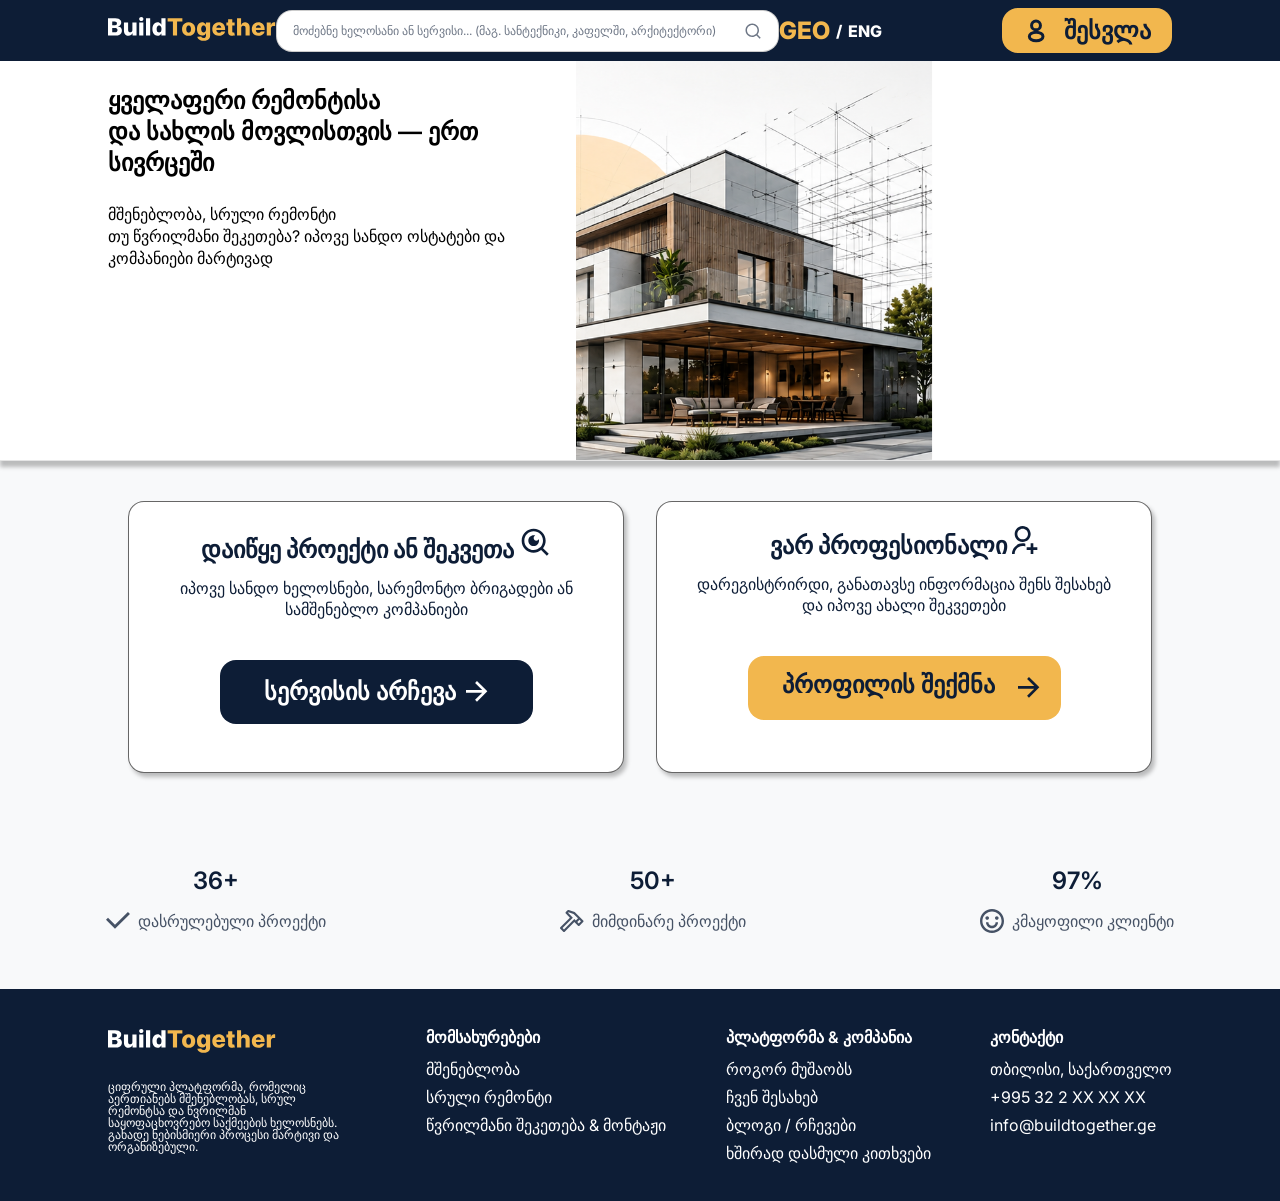
==== html/homepage.html @ b90bdb70 "initial commit: build landing page" ====
<!DOCTYPE html>
<html lang="ka">
<head>
  <meta charset="UTF-8">
  <meta name="viewport" content="width=device-width, initial-scale=1.0">
  <title>BuildTogether</title>
  <link rel="preconnect" href="https://fonts.googleapis.com">
  <link rel="preconnect" href="https://fonts.gstatic.com" crossorigin>
  <link href="https://fonts.googleapis.com/css2?family=Inter:wght@400;600&display=swap" rel="stylesheet">
  <link rel="stylesheet" href="../css/homepage.css">
  
</head>

<body>
    <header class="navbar">
    
    <a href="#" class="logo">
        <img src="../assets/icons/BuildTogether.svg" alt="Search">
    </a>

    <div class="search-box">
      <input type="text" placeholder="მოძებნე ხელოსანი ან სერვისი... (მაგ. სანტექნიკი, კაფელში, არქიტექტორი)">
      <button class="search-btn" aria-label="Search">
        <img src="../assets/icons/Search_header.svg" alt="Search">
      </button>
    </div>

    <div class="nav-right">
        <div class="lang-switch">
            <span class="lang-option active">GEO</span>
            <span class="divider">/</span>
            <span class="lang-option">ENG</span>
        </div>

      <button class="login-btn">
        <img src="../assets/icons/profile.svg" alt="User">
        <span>შესვლა</span>
      </button>
    </div>
  </header>
  
  
  
  <main>
    <section class="hero-section">
        <div class="hero-content">
            <h1 class="hero-title">
                ყველაფერი რემონტისა <br> და სახლის მოვლისთვის — ერთ სივრცეში
            </h1>
            <p class="hero-description">
                მშენებლობა, სრული რემონტი <br> თუ წვრილმანი შეკეთება? იპოვე სანდო ოსტატები და კომპანიები მარტივად
            </p>
        </div>
        
        <div class="hero-image-container">
            <img src="../assets/images/Home.png" alt="Hero background" class="hero-image">
        </div>
    </section>
    
    
    <section class="action-cards-section">
        <div class="action-cards-container">
            <div class="action-card card-client">
                <div class="card-content">
                    <h2 class="card-title"> დაიწყე პროექტი ან შეკვეთა
                        <img src="../assets/icons/Search.svg" alt="Search Icon" class="card-title-icon">
                    </h2>
                    <p class="card-description">იპოვე სანდო ხელოსნები, სარემონტო ბრიგადები ან <br> სამშენებლო კომპანიები</p>
                </div>
                
                <a href="#" class="card-btn btn-primary">
                    <span>სერვისის არჩევა</span>
                    <img src="../assets/icons/Vector_1.svg" alt="Arrow Right" class="btn-icon">
                </a>
            </div>
            

            <div class="action-card card-pro">
                <div class="card-content">
                    <h2 class="card-title"> ვარ პროფესიონალი
                        <img src="../assets/icons/AddProfile.svg" alt="User Icon" class="card-title-icon">
                    </h2>
                    <p class="card-description">დარეგისტრირდი, განათავსე ინფორმაცია შენს შესახებ <br> და იპოვე ახალი შეკვეთები</p>
                </div>
                
                <a href="#" class="card-btn btn-accent">
                    <span>პროფილის შექმნა</span>
                    <img src="../assets/icons/Vector_2.svg" alt="Arrow Right" class="btn-icon">
                </a>
            </div>
        </div>
    </section>
    
    
    
    <section class="stats-section">
        <div class="stats-container">
            <div class="stat-item">
                <span class="stat-number">36+</span>
                <div class="stat-label-wrapper">
                    <img src="../assets/icons/checkmark.svg" alt="Check Icon" class="stat-icon">
                    <p class="stat-label">დასრულებული პროექტი</p>
                </div>
            </div>
            
            <div class="stat-item">
                <span class="stat-number">50+</span>
                <div class="stat-label-wrapper">
                    <img src="../assets/icons/hammer.svg" alt="Hammer Icon" class="stat-icon">
                    <p class="stat-label">მიმდინარე პროექტი</p>
                </div>
            </div>
            
            <div class="stat-item">
                <span class="stat-number">97%</span>
                <div class="stat-label-wrapper">
                    <img src="../assets/icons/smiley.svg" alt="Smile Icon" class="stat-icon">
                    <p class="stat-label">კმაყოფილი კლიენტი</p>
                </div>
            </div>
        </div>
    </section>
</main>




<footer class="site-footer">
    <div class="footer-container">
        
        <div class="footer-column footer-brand-col">
            <div class="footer-logo">
                <img src="../assets/icons/BuildTogether.svg" alt="BuildTogether Logo">
            </div>
            <p class="footer-description"> ციფრული პლატფორმა, რომელიც <br> აერთიანებს მშენებლობას, სრულ <br>
                რემონტსა და წვრილმან <br> საყოფაცხოვრებო საქმეების ხელოსნებს. <br> გახადე ნებისმიერი პროცესი მარტივი და <br> ორგანიზებული.
            </p>
        </div>
        
        <div class="footer-column">
            <h3 class="footer-title">მომსახურებები</h3>
            <ul class="footer-links">
                <li><a href="#">მშენებლობა</a></li>
                <li><a href="#">სრული რემონტი</a></li>
                <li><a href="#">წვრილმანი შეკეთება & მონტაჟი</a></li>
            </ul>
        </div>
        
        <div class="footer-column">
            <h3 class="footer-title">პლატფორმა & კომპანია</h3>
            <ul class="footer-links">
                <li><a href="#">როგორ მუშაობს</a></li>
                <li><a href="#">ჩვენ შესახებ</a></li>
                <li><a href="#">ბლოგი / რჩევები</a></li>
                <li><a href="#">ხშირად დასმული კითხვები</a></li>
            </ul>
        </div>
        
        <div class="footer-column">
            <h3 class="footer-title">კონტაქტი</h3>
            <ul class="footer-links contact-info">
                <li>თბილისი, საქართველო</li>
                <li>+995 32 2 XX XX XX</li>
                <li>info@buildtogether.ge</li>
            </ul>
        </div>
    </div>
</footer>
  
<script src="../js/homepage.js"></script>

</body>
</html>
---- css/homepage.css ----
* {
  margin: 0;
  padding: 0;
  box-sizing: border-box;
  font-family: 'Inter', sans-serif; 
}

body {
  background-color: #f8f9fa;
  overflow-x: hidden;
}

.navbar {
  display: flex;
  align-items: center;
  justify-content: space-between;
  width: 100%;
  
  height: 61px;
  background-color: #0d1d36;
  padding: 8px 108px;
  box-sizing: border-box;
  margin: 0 auto; 
  position: relative; 
  z-index: 100;
  
}



.nav-right {
  display: flex;          
  align-items: center;      
  gap: 120px;
}

.search-box {
  display: flex;
  align-items: center;
  justify-content: space-between;
  width: 536px;
  height: 42px;
  background-color: #ffffff;
  border-radius: 16px;
  border: 1px solid rgba(0, 0, 0, 0.2);
  padding: 8px 16px;
  box-sizing: border-box;
}

.search-box input {
  width: 100%;
  border: none;
  outline: none;
  background: transparent;
  font-family: 'Inter', sans-serif;
  font-weight: 400;
  font-size: 12px;
  line-height: 100%;
  color: #0D1D36;
  padding: 0;
}

.search-box input::placeholder {
  font-family: 'Inter', sans-serif;
  font-weight: 400;
  line-height: 100%;
  letter-spacing: 0;
  color: rgba(13, 29, 54, 0.6); 
}

.search-btn {
  background: transparent;
  border: none;
  padding: 0;
  cursor: pointer;
  display: flex;
  align-items: center;
  justify-content: center;
}

.search-btn img {
  width: 18px;
  height: 18px;
  display: block;
}

.lang-switch {
  display: flex;
  align-items: center;
  justify-content: center;
  min-width: 94px;
  height: 29px;
  gap: 6px;
  font-family: 'Inter', sans-serif;
  font-weight: 800;
  line-height: 100%;
  user-select: none;
}

.lang-option {
  font-size: 16px;
  color: #ffffff;
  cursor: pointer;
  transition: all 0.2s ease;
}

.lang-option.active {
  font-size: 24px;
  color: #f2b74e;
}

.divider {
  font-size: 16px;
  font-weight: 800;
  color: #ffffff;
}


.login-btn {
  display: flex;
  align-items: center;
  justify-content: center;
  width: 170px;
  height: 45px;
  background-color: #f2b74e;
  border-radius: 16px;
  border: none;
  padding: 8px 16px;
  gap: 16px;
  cursor: pointer;
  box-sizing: border-box;
  transition: background-color 0.2s ease, transform 0.1s ease;
}

.login-btn:hover {
  background-color: #e0a33a;
}

.login-btn:active {
  transform: scale(0.98);
}

.login-btn span {
  font-family: 'Inter', sans-serif;
  font-weight: 600;
  font-size: 24px;
  line-height: 100%;
  letter-spacing: 0;
  color: #0D1D36;
}


.hero-section {
  position: relative;
  width: 100vw;
  left: 50%;
  right: 50%;
  margin-left: -50vw;
  margin-right: -50vw;
  height: 400px; 
  padding-top: 24px;
  padding-right: 724px;
  padding-bottom: 256px;
  padding-left: 108px;

  border: none; 
  border-bottom: 1px solid rgba(0, 0, 0, 0.1); 
  box-shadow: 0px 6px 4px 0px rgba(0, 0, 0, 0.25);

  background-color: #ffffff;
  box-sizing: border-box;
  overflow: hidden;
}

.hero-content {
  display: flex;
  flex-direction: column;
  gap: 24px;
  position: relative;
  z-index: 2;
  width: 100%;
}

.hero-title {
  font-family: 'Inter', sans-serif;
  font-weight: 600;
  font-size: 24px;
  line-height: 1.3; 
  letter-spacing: 0;
  color: #000000;
  max-width: 538px;
  margin: 0;
}


.hero-description {
  font-family: 'Inter', sans-serif;
  font-weight: 400;
  font-size: 16px;
  line-height: 1.4;
  letter-spacing: 0;
  color: #000000;
  max-width: 608px;
  margin: 0;
}

.hero-image-container {
  position: absolute;
  top: 0;
  right: 0; 
  width: 55%; 
  height: 100%;
  z-index: 1;
  overflow: hidden;
}

.hero-image {
  width: 100%;
  height: 100%;
  object-fit: cover; 
 
  object-position: 280% center; 

  transform: scale(1.35); 
  transform-origin: center center;
}

.action-card {
  display: flex;
  flex-direction: column;
  align-items: center;
  width: 496px;
  min-height: 272px;
  padding: 24px 16px;
  gap: 40px;

  background-color: #ffffff;
  border-radius: 16px;
  border: 1px solid rgba(0, 0, 0, 0.6); 

  box-shadow: 3px 4px 4px 0px rgba(0, 0, 0, 0.25);
  box-sizing: border-box;
}

.card-content {
  display: flex;
  flex-direction: column;
  align-items: center; 
  text-align: center;  
  
  width: 100%;
  max-width: 462px;
  height: auto; 
  gap: 16px; 
}

.card-header {
  display: flex;
  flex-direction: row;
  align-items: center; 
  justify-content: space-between; 
  
  width: 445px;
  height: auto; 
  padding: 16px;
  box-sizing: border-box;
}

.card-title {
  font-family: 'Inter', sans-serif;
  font-weight: 700;
  font-size: 24px;
  line-height: 100%;
  letter-spacing: 0;
  color: #0D1D36;
  max-width: 382px;
  margin: 0;
}

.card-description {
  font-family: 'Inter', sans-serif;
  font-weight: 400;
  font-size: 16px;
  line-height: 1.3; 
  letter-spacing: 0;
  text-align: center;
  color: #0D1D36;

  width: 100%;
  max-width: 462px;
  margin: 0;
}

.card-btn span {
  font-family: 'Inter', sans-serif;
  font-weight: 600;
  font-size: 24px;
  line-height: 100%;
  letter-spacing: 0;
  color: #ffffff;
  white-space: nowrap; 
}

.card-btn {
  display: inline-flex;
  flex-direction: row;
  align-items: center;
  justify-content: center;
  
  width: 313px;          
  height: 64px;         
  padding: 16px;
  gap: 10px;
  
  border-radius: 16px;
  text-decoration: none;
  box-sizing: border-box;
  transition: background-color 0.2s ease, transform 0.2s ease;
}

.btn-primary {
  background-color: #0D1D36;
  color: #ffffff; 
}

.btn-primary:hover {
  background-color: #162a4d;
  transform: translateY(-2px);
}
.btn-accent {
  background-color: #F2B74E;
  color: #0D1D36; 
}
.btn-accent:hover {
  background-color: #e0a53d;
  transform: translateY(-2px);
}

.btn-accent span {
  font-family: 'Inter', sans-serif;
  font-weight: 600;
  font-size: 24px;
  line-height: 100%;
  letter-spacing: 0;
  color: #0D1D36;
  width: 239px;
  height: 29px;
  
  display: inline-block;
  white-space: nowrap;
  text-align: center;
}

.action-cards-container {
  display: flex;
  flex-direction: row;        
  justify-content: center;   
  align-items: center;     
  gap: 32px;                  
  width: 100%;
  margin: 40px auto;      
}



.stats-section {
  width: 100%;
  padding: 40px 20px;
  display: flex;
  justify-content: center;
  align-items: center;
  box-sizing: border-box;
}

.stats-container {
  display: flex;
  flex-direction: row;
  justify-content: center;
  align-items: center;
  gap: 80px;
  flex-wrap: wrap;
  width: 100%;
  max-width: 1200px;
}

.stat-label-wrapper {
  display: flex;
  flex-direction: row;
  align-items: center;
  gap: 8px; 
}

.stat-number-wrapper {
  display: flex;
  flex-direction: row;
  width: auto;     
  height: auto;     
  gap: 10px;
  align-items: center;
}

.stat-number {
  font-family: 'Inter', sans-serif;
  font-weight: 600;
  font-size: 24px;
  line-height: 100%;
  letter-spacing: 0;
  color: #0D1D36;
}

.stat-item {
  display: flex;
  flex-direction: column;    
  align-items: center;       
  justify-content: center;
  width: auto;             
  height: auto;
  padding: 16px;            
  gap: 16px;                
  box-sizing: border-box;
}

.stat-icon {
  width: 24px;
  height: 24px;
  object-fit: contain;
}

.stat-label {
  font-family: 'Inter', sans-serif;
  font-weight: 400;
  font-size: 16px;
  line-height: 100%;
  letter-spacing: 0;
  color: rgba(13, 29, 54, 0.76); 
  margin: 0;
  white-space: nowrap;
}

.stats-container {
  display: flex;
  flex-direction: row;
  justify-content: space-between;
  align-items: center;
  width: 100%;
  max-width: 1400px; 
  margin: 0 auto;
  padding: 0 70px; 
  box-sizing: border-box;
}



.site-footer {
  width: 100%;
  background-color: #0D1D36;
  box-sizing: border-box;
}

.footer-container {
  display: flex;
  flex-direction: row;
  justify-content: space-between;
  align-items: flex-start;
  width: 100%;
  max-width: 1440px;
  margin: 0 auto;
  padding: 40px 108px;
  box-sizing: border-box;
}

.footer-brand-col {
  display: flex;
  flex-direction: column;
  width: 259px;
  height: auto;
  gap: 24px;
  box-sizing: border-box;
}

.footer-description {
  font-family: 'Inter', sans-serif;
  font-weight: 400;
  font-size: 12px;
  line-height: 100%;
  letter-spacing: 0;
  color: #FFFFFF;
  width: 259px;
  margin: 0;
}

.footer-title {
  font-family: 'Inter', sans-serif;
  font-weight: 600;
  font-size: 16px;
  line-height: 100%;
  letter-spacing: 0;
  color: #FFFFFF;
  margin: 0 0 16px 0; 
}


.footer-links {
  list-style: none;
  padding: 0;
  margin: 0;
  display: flex;
  flex-direction: column;
  gap: 12px; 
}

.footer-links li,
.footer-links a {
  font-family: 'Inter', sans-serif;
  font-weight: 400;
  font-size: 16px;
  line-height: 100%;
  letter-spacing: 0;
  color: #FFFFFF;
  text-decoration: none;
  transition: opacity 0.2s ease;
}

.footer-links a:hover {
  opacity: 0.8;
}
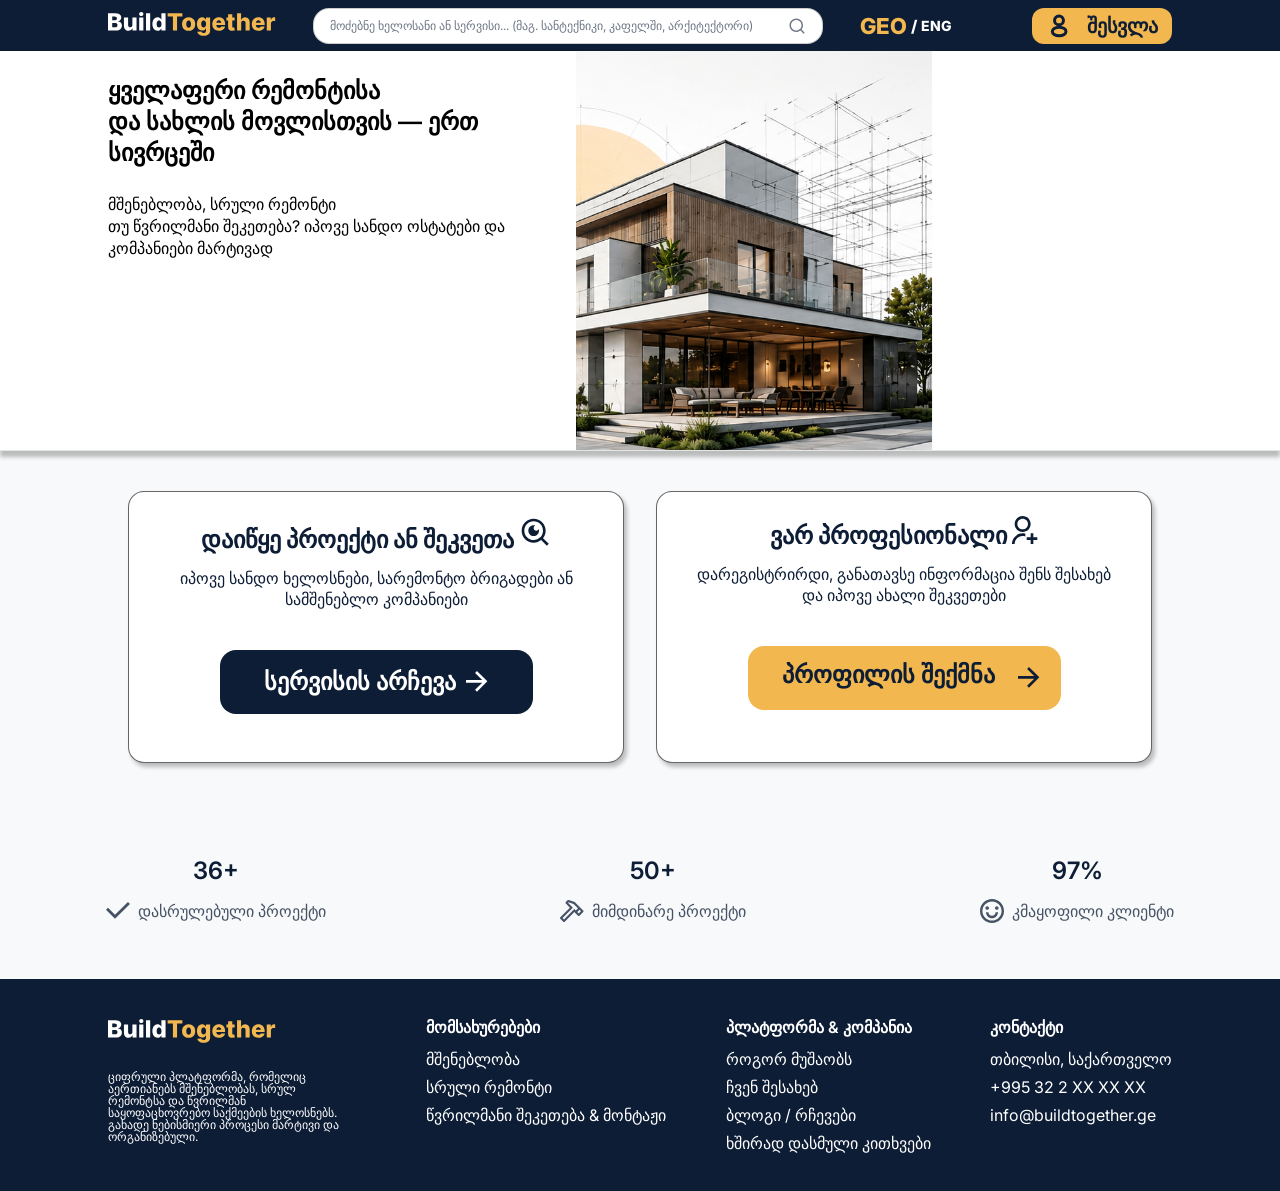
==== commit 8a553e51: "Implement responsive layout and language switcher" ====
--- a/html/homepage.html
+++ b/html/homepage.html
@@ -6,9 +6,9 @@
   <title>BuildTogether</title>
   <link rel="preconnect" href="https://fonts.googleapis.com">
   <link rel="preconnect" href="https://fonts.gstatic.com" crossorigin>
-  <link href="https://fonts.googleapis.com/css2?family=Inter:wght@400;600&display=swap" rel="stylesheet">
+  <link href="https://fonts.googleapis.com/css2?family=Inter:wght@400;600;700;800&display=swap" rel="stylesheet">
+<link href="https://fonts.googleapis.com/css2?family=Poppins:wght@400;500;600;700&display=swap" rel="stylesheet">
   <link rel="stylesheet" href="../css/homepage.css">
-  
 </head>
 
 <body>
@@ -19,7 +19,7 @@
     </a>
 
     <div class="search-box">
-      <input type="text" placeholder="მოძებნე ხელოსანი ან სერვისი... (მაგ. სანტექნიკი, კაფელში, არქიტექტორი)">
+      <input type="text" placeholder="მოძებნე ხელოსანი ან სერვისი... (მაგ. სანტექნიკი, კაფელში, არქიტექტორი)" data-translate-placeholder="search_placeholder">
       <button class="search-btn" aria-label="Search">
         <img src="../assets/icons/Search_header.svg" alt="Search">
       </button>
@@ -27,27 +27,25 @@
 
     <div class="nav-right">
         <div class="lang-switch">
-            <span class="lang-option active">GEO</span>
+            <span class="lang-option active" data-lang="geo">GEO</span>
             <span class="divider">/</span>
-            <span class="lang-option">ENG</span>
+            <span class="lang-option" data-lang="eng">ENG</span>
         </div>
 
       <button class="login-btn">
         <img src="../assets/icons/profile.svg" alt="User">
-        <span>შესვლა</span>
+        <span data-translate="login_btn">შესვლა</span>
       </button>
     </div>
   </header>
   
-  
-  
   <main>
     <section class="hero-section">
         <div class="hero-content">
-            <h1 class="hero-title">
+            <h1 class="hero-title" data-translate="hero_title">
                 ყველაფერი რემონტისა <br> და სახლის მოვლისთვის — ერთ სივრცეში
             </h1>
-            <p class="hero-description">
+            <p class="hero-description" data-translate="hero_desc">
                 მშენებლობა, სრული რემონტი <br> თუ წვრილმანი შეკეთება? იპოვე სანდო ოსტატები და კომპანიები მარტივად
             </p>
         </div>
@@ -57,41 +55,37 @@
         </div>
     </section>
     
-    
     <section class="action-cards-section">
         <div class="action-cards-container">
             <div class="action-card card-client">
                 <div class="card-content">
-                    <h2 class="card-title"> დაიწყე პროექტი ან შეკვეთა
+                    <h2 class="card-title" data-translate="card1_title"> დაიწყე პროექტი ან შეკვეთა
                         <img src="../assets/icons/Search.svg" alt="Search Icon" class="card-title-icon">
                     </h2>
-                    <p class="card-description">იპოვე სანდო ხელოსნები, სარემონტო ბრიგადები ან <br> სამშენებლო კომპანიები</p>
+                    <p class="card-description" data-translate="card1_desc">იპოვე სანდო ხელოსნები, სარემონტო ბრიგადები ან <br> სამშენებლო კომპანიები</p>
                 </div>
                 
                 <a href="#" class="card-btn btn-primary">
-                    <span>სერვისის არჩევა</span>
+                    <span data-translate="card1_btn">სერვისის არჩევა</span>
                     <img src="../assets/icons/Vector_1.svg" alt="Arrow Right" class="btn-icon">
                 </a>
             </div>
             
-
             <div class="action-card card-pro">
                 <div class="card-content">
-                    <h2 class="card-title"> ვარ პროფესიონალი
+                    <h2 class="card-title" data-translate="card2_title"> ვარ პროფესიონალი
                         <img src="../assets/icons/AddProfile.svg" alt="User Icon" class="card-title-icon">
                     </h2>
-                    <p class="card-description">დარეგისტრირდი, განათავსე ინფორმაცია შენს შესახებ <br> და იპოვე ახალი შეკვეთები</p>
+                    <p class="card-description" data-translate="card2_desc">დარეგისტრირდი, განათავსე ინფორმაცია შენს შესახებ <br> და იპოვე ახალი შეკვეთები</p>
                 </div>
                 
                 <a href="#" class="card-btn btn-accent">
-                    <span>პროფილის შექმნა</span>
+                    <span data-translate="card2_btn">პროფილის შექმნა</span>
                     <img src="../assets/icons/Vector_2.svg" alt="Arrow Right" class="btn-icon">
                 </a>
             </div>
         </div>
     </section>
-    
-    
     
     <section class="stats-section">
         <div class="stats-container">
@@ -99,7 +93,7 @@
                 <span class="stat-number">36+</span>
                 <div class="stat-label-wrapper">
                     <img src="../assets/icons/checkmark.svg" alt="Check Icon" class="stat-icon">
-                    <p class="stat-label">დასრულებული პროექტი</p>
+                    <p class="stat-label" data-translate="stat1_label">დასრულებული პროექტი</p>
                 </div>
             </div>
             
@@ -107,7 +101,7 @@
                 <span class="stat-number">50+</span>
                 <div class="stat-label-wrapper">
                     <img src="../assets/icons/hammer.svg" alt="Hammer Icon" class="stat-icon">
-                    <p class="stat-label">მიმდინარე პროექტი</p>
+                    <p class="stat-label" data-translate="stat2_label">მიმდინარე პროექტი</p>
                 </div>
             </div>
             
@@ -115,51 +109,47 @@
                 <span class="stat-number">97%</span>
                 <div class="stat-label-wrapper">
                     <img src="../assets/icons/smiley.svg" alt="Smile Icon" class="stat-icon">
-                    <p class="stat-label">კმაყოფილი კლიენტი</p>
+                    <p class="stat-label" data-translate="stat3_label">კმაყოფილი კლიენტი</p>
                 </div>
             </div>
         </div>
     </section>
 </main>
 
-
-
-
 <footer class="site-footer">
     <div class="footer-container">
-        
         <div class="footer-column footer-brand-col">
             <div class="footer-logo">
                 <img src="../assets/icons/BuildTogether.svg" alt="BuildTogether Logo">
             </div>
-            <p class="footer-description"> ციფრული პლატფორმა, რომელიც <br> აერთიანებს მშენებლობას, სრულ <br>
+            <p class="footer-description" data-translate="footer_desc"> ციფრული პლატფორმა, რომელიც <br> აერთიანებს მშენებლობას, სრულ <br>
                 რემონტსა და წვრილმან <br> საყოფაცხოვრებო საქმეების ხელოსნებს. <br> გახადე ნებისმიერი პროცესი მარტივი და <br> ორგანიზებული.
             </p>
         </div>
         
         <div class="footer-column">
-            <h3 class="footer-title">მომსახურებები</h3>
+            <h3 class="footer-title" data-translate="footer_col1_title">მომსახურებები</h3>
             <ul class="footer-links">
-                <li><a href="#">მშენებლობა</a></li>
-                <li><a href="#">სრული რემონტი</a></li>
-                <li><a href="#">წვრილმანი შეკეთება & მონტაჟი</a></li>
+                <li><a href="#" data-translate="footer_link1">მშენებლობა</a></li>
+                <li><a href="#" data-translate="footer_link2">სრული რემონტი</a></li>
+                <li><a href="#" data-translate="footer_link3">წვრილმანი შეკეთება & მონტაჟი</a></li>
             </ul>
         </div>
         
         <div class="footer-column">
-            <h3 class="footer-title">პლატფორმა & კომპანია</h3>
+            <h3 class="footer-title" data-translate="footer_col2_title">პლატფორმა & კომპანია</h3>
             <ul class="footer-links">
-                <li><a href="#">როგორ მუშაობს</a></li>
-                <li><a href="#">ჩვენ შესახებ</a></li>
-                <li><a href="#">ბლოგი / რჩევები</a></li>
-                <li><a href="#">ხშირად დასმული კითხვები</a></li>
+                <li><a href="#" data-translate="footer_link4">როგორ მუშაობს</a></li>
+                <li><a href="#" data-translate="footer_link5">ჩვენ შესახებ</a></li>
+                <li><a href="#" data-translate="footer_link6">ბლოგი / რჩევები</a></li>
+                <li><a href="#" data-translate="footer_link7">ხშირად დასმული კითხვები</a></li>
             </ul>
         </div>
         
         <div class="footer-column">
-            <h3 class="footer-title">კონტაქტი</h3>
+            <h3 class="footer-title" data-translate="footer_col3_title">კონტაქტი</h3>
             <ul class="footer-links contact-info">
-                <li>თბილისი, საქართველო</li>
+                <li data-translate="footer_contact1">თბილისი, საქართველო</li>
                 <li>+995 32 2 XX XX XX</li>
                 <li>info@buildtogether.ge</li>
             </ul>
@@ -168,6 +158,5 @@
 </footer>
   
 <script src="../js/homepage.js"></script>
-
 </body>
 </html>
--- a/css/homepage.css
+++ b/css/homepage.css
@@ -16,7 +16,7 @@
   justify-content: space-between;
   width: 100%;
   
-  height: 61px;
+  height: 51px;
   background-color: #0d1d36;
   padding: 8px 108px;
   box-sizing: border-box;
@@ -26,20 +26,23 @@
   
 }
 
-
+html.lang-eng, 
+html.lang-eng * {
+  font-family: 'Poppins', sans-serif !important;
+}
 
 .nav-right {
   display: flex;          
   align-items: center;      
-  gap: 120px;
+  gap: 80px;
 }
 
 .search-box {
   display: flex;
   align-items: center;
   justify-content: space-between;
-  width: 536px;
-  height: 42px;
+  width: 510px;
+  height: 36px;
   background-color: #ffffff;
   border-radius: 16px;
   border: 1px solid rgba(0, 0, 0, 0.2);
@@ -88,9 +91,9 @@
   display: flex;
   align-items: center;
   justify-content: center;
-  min-width: 94px;
-  height: 29px;
-  gap: 6px;
+  min-width: 80px;
+  height: 24px;
+  gap: 4px;
   font-family: 'Inter', sans-serif;
   font-weight: 800;
   line-height: 100%;
@@ -98,14 +101,14 @@
 }
 
 .lang-option {
-  font-size: 16px;
+  font-size: 14px;
   color: #ffffff;
   cursor: pointer;
   transition: all 0.2s ease;
 }
 
 .lang-option.active {
-  font-size: 24px;
+  font-size: 22px;
   color: #f2b74e;
 }
 
@@ -120,10 +123,10 @@
   display: flex;
   align-items: center;
   justify-content: center;
-  width: 170px;
-  height: 45px;
+  width: 140px;
+  height: 36px;
   background-color: #f2b74e;
-  border-radius: 16px;
+  border-radius: 12px;
   border: none;
   padding: 8px 16px;
   gap: 16px;
@@ -143,7 +146,7 @@
 .login-btn span {
   font-family: 'Inter', sans-serif;
   font-weight: 600;
-  font-size: 24px;
+  font-size: 20px;
   line-height: 100%;
   letter-spacing: 0;
   color: #0D1D36;
@@ -523,4 +526,187 @@
 
 .footer-links a:hover {
   opacity: 0.8;
+}
+
+
+@media screen and (max-width: 1024px) {
+  .navbar {
+    padding: 8px 30px;
+  }
+
+  .nav-right {
+    gap: 40px;
+  }
+
+  .search-box {
+    width: 350px;
+  }
+
+  .hero-section {
+    height: auto;
+    padding: 40px 30px 280px 30px;
+    left: 0;
+    right: 0;
+    margin-left: 0;
+    margin-right: 0;
+    width: 100%;
+  }
+
+  .hero-content {
+    max-width: 100%;
+  }
+
+  .hero-image-container {
+    width: 100%;
+    height: 240px;
+    top: auto;
+    bottom: 0;
+    right: 0;
+  }
+
+  .hero-image {
+    object-position: center center;
+    transform: scale(1.2);
+  }
+
+  .footer-container {
+    padding: 40px 50px;
+    flex-wrap: wrap;
+    gap: 40px;
+  }
+}
+
+@media screen and (max-width: 768px) {
+  .navbar {
+    height: auto;
+    padding: 12px 16px;
+    flex-direction: column;
+    gap: 12px;
+  }
+
+  .nav-right {
+    width: 100%;
+    justify-content: space-between;
+    gap: 15px;
+  }
+
+  .search-box {
+    width: 100%;
+  }
+
+  .login-btn {
+    width: auto;
+    height: 38px;
+    padding: 6px 12px;
+  }
+
+  .login-btn span {
+    font-size: 16px;
+  }
+
+  .hero-section {
+    height: auto;
+    padding: 30px 16px 250px 16px;
+    left: 0;
+    right: 0;
+    margin-left: 0;
+    margin-right: 0;
+    width: 100%;
+  }
+
+  .hero-title {
+    font-size: 20px;
+    max-width: 100%;
+  }
+
+  .hero-description {
+    font-size: 14px;
+    max-width: 100%;
+  }
+
+  .hero-image-container {
+    width: 100%;
+    height: 220px;
+    top: auto;
+    bottom: 0;
+  }
+
+  .hero-image {
+    object-position: center center;
+    transform: scale(1.1);
+  }
+
+  .action-cards-container {
+    flex-direction: column;
+    gap: 20px;
+    padding: 0 16px;
+    margin: 20px auto;
+  }
+
+  .action-card {
+    width: 100%;
+    min-height: auto;
+    padding: 16px;
+    gap: 24px;
+  }
+
+  .card-header {
+    width: 100%;
+    padding: 0;
+  }
+
+  .card-title {
+    font-size: 20px;
+    max-width: 100%;
+  }
+
+  .card-btn {
+    width: 100%;
+    height: 50px;
+  }
+
+  .card-btn span, 
+  .btn-accent span {
+    font-size: 18px;
+    width: auto;
+  }
+  .stats-container {
+    flex-direction: column;
+    gap: 20px;
+    padding: 0 16px;
+  }
+
+  .stat-item {
+    width: 100%;
+    padding: 10px;
+    gap: 10px;
+  }
+
+  .footer-container {
+    padding: 30px 16px;
+    flex-direction: column;
+    gap: 30px;
+  }
+
+  .footer-brand-col,
+  .footer-description {
+    width: 100%;
+  }
+}
+@media screen and (max-width: 480px) {
+  .hero-title {
+    font-size: 18px;
+  }
+  
+  .hero-description {
+    font-size: 13px;
+  }
+
+  .lang-option {
+    font-size: 14px;
+  }
+
+  .lang-option.active {
+    font-size: 18px;
+  }
 }
